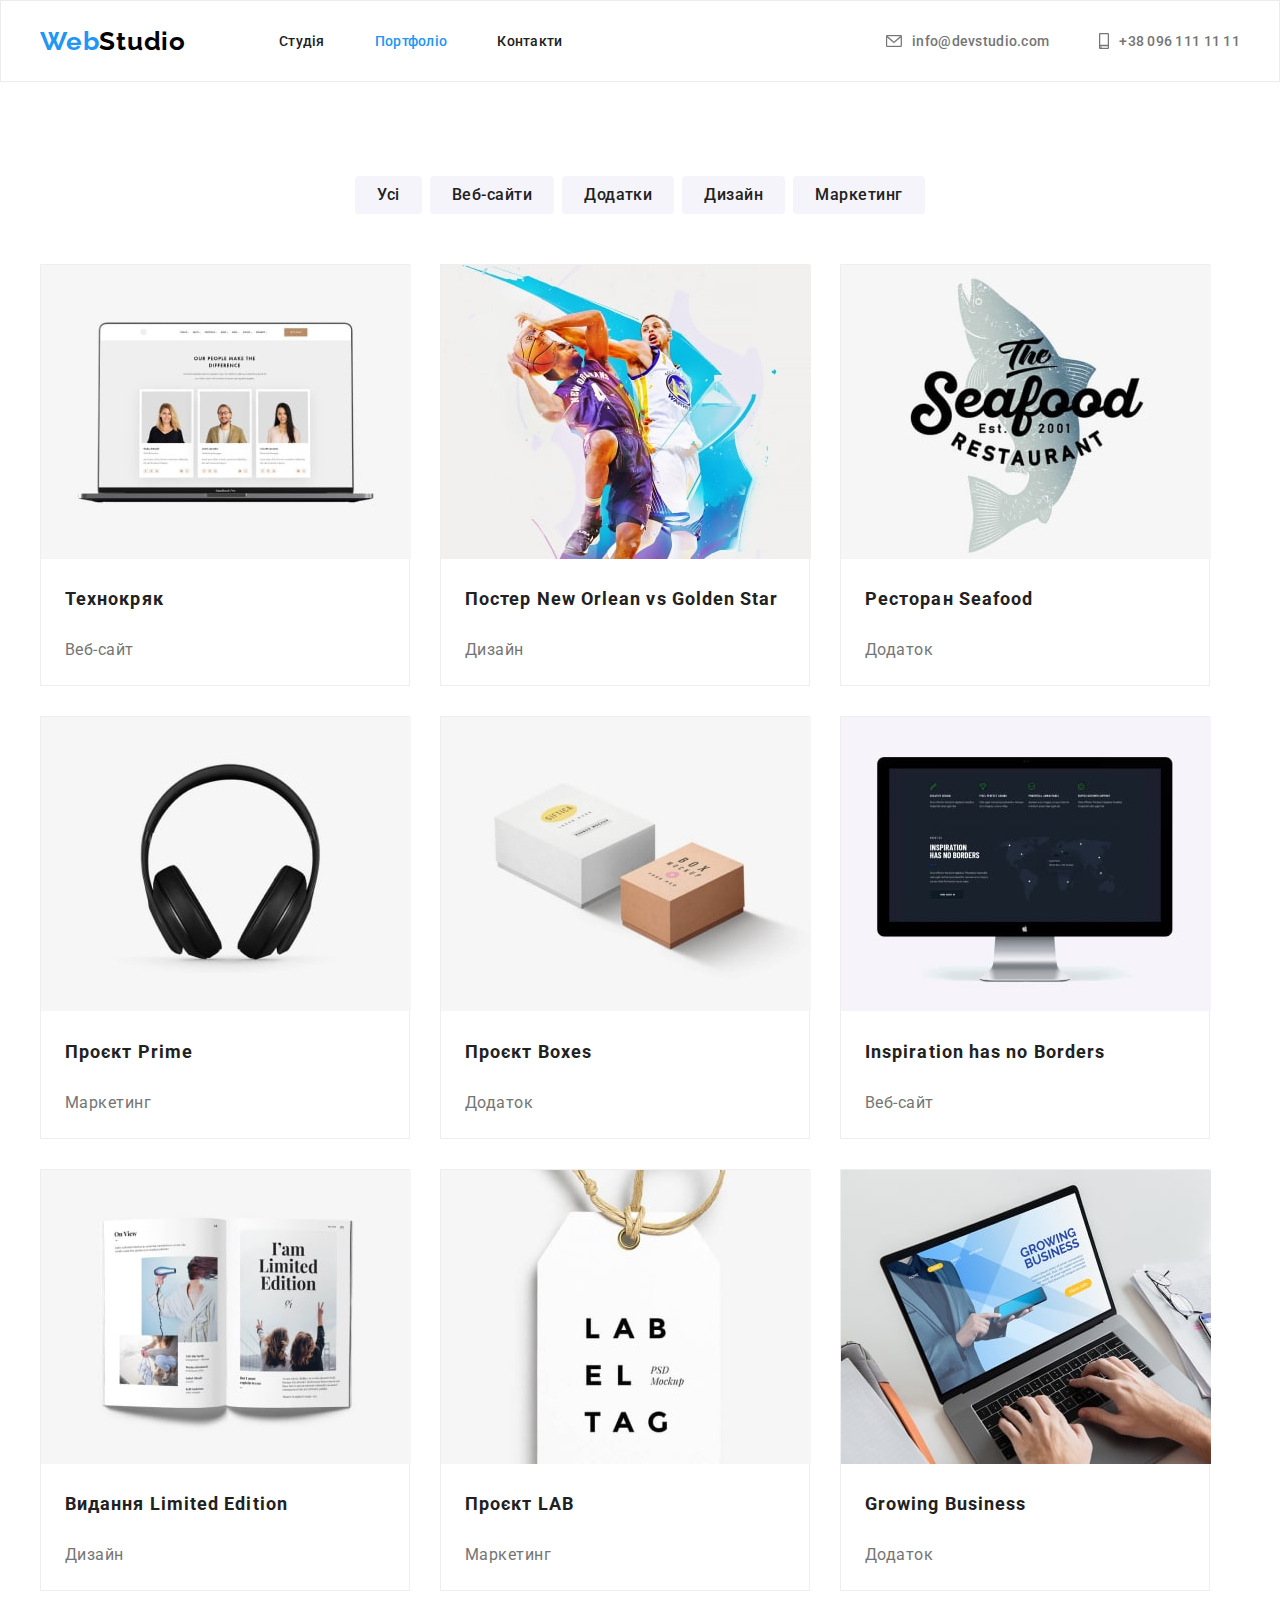
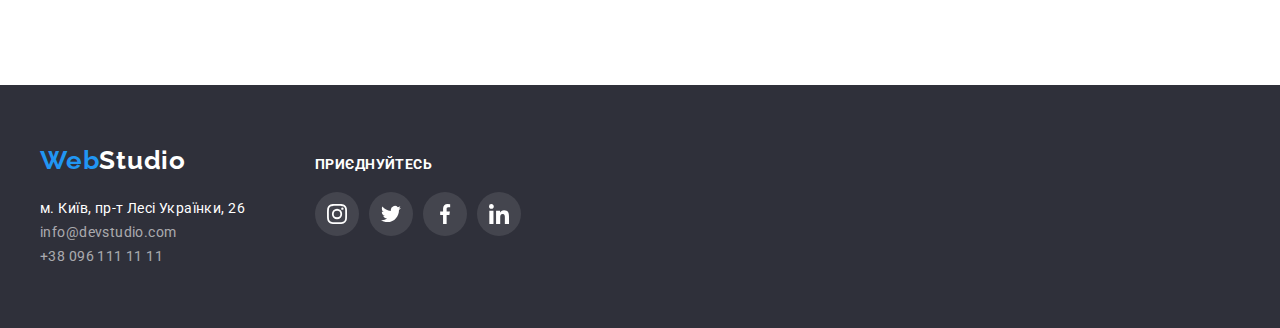
==== portfolio.html @ 84ff4e18 "html" ====
<!DOCTYPE html>
<html lang="uk">
  <head>
    <meta charset="UTF-8" />
    <meta http-equiv="X-UA-Compatible" content="IE=edge" />
    <meta name="viewport" content="width=device-width, initial-scale=1.0" />
    <title>Портфоліо</title>
    <link rel="preconnect" href="https://fonts.googleapis.com" />
    <link rel="preconnect" href="https://fonts.gstatic.com" crossorigin />
    <link
      href="https://fonts.googleapis.com/css2?family=Montserrat:wght@400;700&family=Raleway:wght@700&family=Roboto:wght@100;300;400;500;700;900&display=swap"
      rel="stylesheet"
    />
    <link
      rel="stylesheet"
      href="https://cdnjs.cloudflare.com/ajax/libs/modern-normalize/1.1.0/modern-normalize.min.css"
    />
    <link rel="stylesheet" href="./css/style.css" />
  </head>
  <body class="body">
    <header class="header">
      <div class="container main-nav">
        <a href="./index.html" class="header-logo">
          Web<span class="logo-studio">Studio</span></a
        >
        <nav class="header-nav">
          <ul class="header-nav-list">
            <li class="item">
              <a href="./index.html" class="header-list-link">Студія</a>
            </li>
            <li class="item">
              <a href="./portfolio.html" class="header-list-link current"
                >Портфоліо</a
              >
            </li>
            <li class="item">
              <a href="" class="header-list-link">Контакти</a>
            </li>
          </ul>
        </nav>
        <ul class="header-auth-nav">
          <li class="item">
            <a href="mailto:info@devstudio.com" class="header-mail-link">
              <svg width="16" height="12" class="contact-icon">
                <use href="./images/icons.svg#icon-envelope"></use>
              </svg>
              info@devstudio.com
            </a>
          </li>
          <li class="item">
            <a href="tel:+380961111111" class="header-tel-link">
              <svg width="10" height="16" class="contact-icon">
                <use href="./images/icons.svg#icon-smartphone"></use>
              </svg>
              +38 096 111 11 11
            </a>
          </li>
        </ul>
      </div>
    </header>
    <main>
      <section class="section-portfolio">
        <div class="container">
          <!-- Фільтр -->
          <h2 class="visually-hidden">Фільтр</h2>
          <ul class="filter-list">
            <li class="filter-item">
              <button class="filter-button button" type="button">Усі</button>
            </li>
            <li class="filter-item">
              <button class="filter-button button" type="button">
                Веб-сайти
              </button>
            </li>
            <li class="filter-item">
              <button class="filter-button button" type="button">
                Додатки
              </button>
            </li>
            <li class="filter-item">
              <button class="filter-button button" type="button">Дизайн</button>
            </li>
            <li class="filter-item">
              <button class="filter-button button" type="button">
                Маркетинг
              </button>
            </li>
          </ul>

          <!-- Проекти -->
          <h2 hidden class="section-title">Проекти</h2>
          <ul class="projects-list list">
            <li class="project-item item">
              <a href="">
                <img
                  src="./images/poster/tehnokry-min.jpg"
                  alt="ноутбук з веб-дезайнелами"
                  width="370"
                />
                <h3 class="project-title">Технокряк</h3>
                <p class="project-text text">Веб-сайт</p>
              </a>
            </li>
            <li class="project-item item">
              <a href="">
                <img
                  src="./images/poster/poster-min.jpg"
                  alt="постер з баскетболістами"
                  width="370"
                />
                <h3 class="project-title">Постер New Orlean vs Golden Star</h3>
                <p class="project-text text">Дизайн</p>
              </a>
            </li>
            <li class="project-item item item-t">
              <a href="">
                <img
                  src="./images/poster/seafood-min.jpg"
                  alt="логотип ресторана на фоні карася"
                  width="370"
                />
                <h3 class="project-title">Ресторан Seafood</h3>
                <p class="project-text text">Додаток</p>
              </a>
            </li>
            <li class="project-item item">
              <a href="">
                <img
                  src="./images/poster/prime-min.jpg"
                  alt="навушники"
                  width="370"
                />
                <h3 class="project-title">Проєкт Prime</h3>
                <p class="project-text text">Маркетинг</p>
              </a>
            </li>
            <li class="project-item item">
              <a href="">
                <img
                  src="./images/poster/boxes-min.jpg"
                  alt="дві коробки"
                  width="370"
                />
                <h3 class="project-title">Проєкт Boxes</h3>
                <p class="project-text text">Додаток</p>
              </a>
            </li>
            <li class="project-item item item-t">
              <a href="">
                <img
                  src="./images/poster/pc-min.jpg"
                  alt="монітор комп'ютера"
                  width="370"
                />
                <h3 class="project-title">Inspiration has no Borders</h3>
                <p class="project-text text">Веб-сайт</p>
              </a>
            </li>
            <li class="project-item item">
              <a href="">
                <img
                  src="./images/poster/limited-edition-min.jpg"
                  alt="відкритий журнал "
                  width="370"
                />
                <h3 class="project-title">Видання Limited Edition</h3>
                <p class="project-text text">Дизайн</p>
              </a>
            </li>
            <li class="project-item item">
              <a href="">
                <img
                  src="./images/poster/lab-min.jpg"
                  alt="бірка"
                  width="370"
                />
                <h3 class="project-title">Проєкт LAB</h3>
                <p class="project-text text">Маркетинг</p>
              </a>
            </li>
            <li class="project-item item item-t">
              <a href="">
                <img
                  src="./images/poster/growing-business-min.jpg"
                  alt="робота за ноутбуком"
                  width="370"
                />
                <h3 class="project-title">Growing Business</h3>
                <p class="project-text text">Додаток</p>
              </a>
            </li>
          </ul>
        </div>
      </section>
    </main>

    <!--Підвал-->
    <footer class="footer">
      <div class="container footer-container">
        <div class="footer-adress">
          <a href="/index.html" class="footer-logo">
            Web<span class="logo-studio-w">Studio</span>
          </a>
          <address>
            <p class="address text">м. Київ, пр-т Лесі Українки, 26</p>
            <a class="link-contact" href="mailto:info@devstudio.com"
              >info@devstudio.com</a
            >
            <br />
            <a class="link-contact" href="tel:+380961111111"
              >+38 096 111 11 11</a
            >
          </address>
        </div>
        <div>
          <h3 class="footer-title">ПРИЄДНУЙТЕСЬ</h3>
          <ul class="footer-social-icons">
            <li class="footer-social-item">
              <a href="" class="footer-social-link">
                <svg class="footer-social-icon" weight="20" height="20">
                  <use href="./images/icons.svg#icon-instagram"></use>
                </svg>
              </a>
            </li>
            <li class="footer-social-item">
              <a href="" class="footer-social-link">
                <svg class="footer-social-icon" weight="20" height="20">
                  <use href="./images/icons.svg#icon-twitter"></use>
                </svg>
              </a>
            </li>
            <li class="footer-social-item">
              <a href="" class="footer-social-link">
                <svg class="footer-social-icon" weight="20" height="20">
                  <use href="./images/icons.svg#icon-facebook"></use>
                </svg>
              </a>
            </li>
            <li class="footer-social-item">
              <a href="" class="footer-social-link">
                <svg class="footer-social-icon" weight="20" height="20">
                  <use href="./images/icons.svg#icon-linkedin"></use>
                </svg>
              </a>
            </li>
          </ul>
        </div>
      </div>
    </footer>
  </body>
</html>
---- css/style.css ----
/*Base*/

:root {
  --priomary-text-color: #212121;
  --secondary-text-color: #757575;

  --accent-color: #2196f3;
  --white: #ffffff;
  --background-color1: #2f303a;
}

ul {
  list-style: none;
  margin: 0px;
  padding: 0px;
}

a {
  text-decoration: none;
  color: var(--priomary-text-color);
}

.container {
  margin-left: auto;
  margin-right: auto;

  padding-left: 15px;
  padding-right: 15px;

  width: 1230px;
}

.body {
  color: var(--priomary-text-color);
  background-color: var(--white);
  font-family: "Roboto", sans-serif;
}

.text {
  margin: 0;
}
/* button */
.button:hover,
.button:focus {
  color: var(--white);
  background-color: var(--accent-color);
}

.button {
  cursor: pointer;
  border-radius: 4px;

  color: var(--priomary-text-color);
  background-color: #f5f4fa;
  border: transparent;
}
.current {
  color: var(--accent-color);
}

/* Хедер з навігацією */

.header {
  border: 1px solid #ececec;
}

.header-logo {
  font-family: "Raleway";
  font-weight: 700;
  font-size: 26px;
  line-height: calc(31 / 26);
  letter-spacing: 0.03em;

  color: var(--accent-color);
}

.logo-studio {
  color: #000000;
}

/* nav */
.main-nav {
  display: flex;
  align-items: center;
}

.header-list-link {
  display: block;
  padding-top: 32px;
  padding-bottom: 32px;

  font-weight: 500;
  font-size: 14px;
  line-height: calc(16 / 14);
  letter-spacing: 0.02em;
}

.header-list-link:hover,
.header-list-link:focus {
  color: var(--accent-color);
}
.header-nav-list {
  display: flex;
  margin-left: 93px;
}

.header-nav-list .item + .item {
  margin-left: 50px;
}

.header-auth-nav {
  display: flex;
  margin-left: auto;
}

.header-auth-nav .item + .item {
  margin-left: 50px;
}

.header-tel-link:hover,
.header-tel-link:focus {
  color: var(--accent-color);

}

.header-mail-link:hover,
.header-mail-link:focus {
  color: var(--accent-color);

}





.header-mail-link {
  display: flex;
  padding-top: 32px;
  padding-bottom: 32px;

  font-weight: 500;
  font-size: 14px;
  line-height: calc(16 / 14);
  letter-spacing: 0.02em;
  color: #757575;
  align-items: center;
}

.header-tel-link {
  display: flex;
  padding-top: 32px;
  padding-bottom: 32px;

  font-weight: 500;
  font-size: 14px;
  line-height: calc(16 / 14);
  letter-spacing: 0.02em;
  color: #757575;
  align-items: center;
}

.contact-icon {

  margin-right: 10px;
  fill: #757575;
  stroke: currentColor;
}

.contact-icon:hover {
  fill: var(--accent-color);
}

/* Герой */
.hero {
  left: -7px;
  top: 86px;

  text-align: center;
  letter-spacing: 0.06em;
  color: var(--white);
}
.overlay {
  margin-right: auto;
  margin-left: auto;
  height: 600px;
  max-width: 1600px;
  background-image: linear-gradient(
      to right,
      rgba(47, 48, 58, 0.4),
      rgba(47, 48, 58, 0.4)
    ),
    url(../images/background.jpg);
  background-repeat: no-repeat;
  background-size: cover;
  background-position: center;
  background-color: var(--background-color1);
}

.hero-title {
  margin-top: 0px;
  margin-bottom: 30px;
  margin-right: auto;
  margin-left: auto;
  padding-top: 200px;

  font-weight: 900;
  font-size: 44px;
  line-height: calc(60 / 44);
  text-transform: uppercase;
}
.hero-button {
  padding: 10px 32px;

  font-weight: 700;
  font-size: 16px;
  line-height: calc(30 / 16);
  background: var(--accent-color);
  color: var(--white);
}

/* Особливості */
.features {
  padding-top: 94px;
}

.bgc-icon {
  height: 120px;
  background: #f5f4fa;
  border-radius: 4px;
}

.features-icon {
  width: 70px;
  height: 70px;
  margin-top: 25px;
  margin-right: 100px;
  margin-bottom: 25px;
  margin-left: 100px;
}

.features-list {
  display: flex;
}

.features-list .item {
  width: 270px;
  margin-right: 30px;
}

.features-list .item:last-child {
  margin-right: 0px;
}

.features-title {
  margin: 0;
  padding-top: 30px;
  padding-bottom: 10px;

  font-weight: 700;
  font-size: 14px;
  line-height: calc(16 / 14);
  letter-spacing: 0.03em;
  text-transform: uppercase;
}

.feature-text {
  font-weight: 400;
  font-size: 14px;
  line-height: calc(24 / 14);
  letter-spacing: 0.03em;

  color: var(--secondary-text-color);
}

/*Чим ми займаємося */
.activity {
  padding-top: 118px;
}

.activity-list {
  display: flex;
  padding-bottom: 94px;
}

.activity-list .item {
  margin-right: 30px;
}

.activity-list .item:last-child {
  margin-right: 0px;
}

.section-title {
  margin: 0;
  padding-bottom: 50px;

  font-weight: 700;
  font-size: 36px;
  line-height: calc(42 / 36);
  text-align: center;
  letter-spacing: 0.03em;
}

/* Наша команда */

.team {
  padding-top: 94px;
  padding-bottom: 94px;
  background: #f5f4fa;
}

.team-list {
  display: flex;
}

.title-team {
  padding-bottom: 50px;
}

.team-list .card {
  margin-right: 30px;
}

.team-list .card:last-child {
  margin-right: 0px;
}

.team-list .social-icons {
  display: flex;
  justify-content: center;
  margin-top: 16px;
  margin-bottom: 30px;
}

.team-list .social-icon {
  fill: #afb1b8;
}

.team-list .social-link:hover .social-icon {
  fill: #ffffff;
}

.team-list .social-link {
  width: 100%;
  height: 100%;
  display: flex;
  align-items: center;
  justify-content: center;
  border-radius: 50%;
  background-color: #ffffff;
}

.team-list .social-item {
  width: 44px;
  height: 44px;

  margin-right: 10px;
}

.team-list .social-link:hover,
.team-list .social-link:focus {
  background-color: var(--accent-color);
}

.team-list .social-item:last-child {
  margin-right: 0;
}

.name-img {
  padding-bottom: 30px;
}

.name {
  padding-bottom: 10px;

  font-weight: 500;
  font-size: 16px;
  line-height: calc(19 / 16);
  text-align: center;
  letter-spacing: 0.03em;
}

.profession {
  font-weight: 400;
  font-size: 16px;
  line-height: calc(19 / 16);
  text-align: center;
  letter-spacing: 0.03em;

  color: var(--secondary-text-color);
}

.card {
  background: #ffffff;
  box-shadow: 0px 1px 3px rgba(0, 0, 0, 0.12), 0px 1px 1px rgba(0, 0, 0, 0.14),
    0px 2px 1px rgba(0, 0, 0, 0.2);
  border-radius: 0px 0px 4px 4px;
}

/* Постійні клієнти */

.clients {
  padding-top: 98px;
  padding-bottom: 94px;
}
.clients-title {
  padding-bottom: 0;
}

.clients-list {
  display: flex;
  justify-content: center;
  margin-top: 50px;
}

.client-item {
  width: 170px;
  height: 92px;
  margin-right: 30px;
  border: 1px solid #afb1b8;
  border-radius: 4px;
}

.clients-list .client-link {
  width: 100%;
  height: 100%;
  display: flex;
  align-items: center;
  justify-content: center;
}

.client-item:last-child {
  margin-right: 0;
}

.client-icon {
  fill: #afb1b8;
}

.client-item:hover,
.client-item:focus {
  border: 1px solid #2196f3;
}

.client-link:hover .client-icon,
.client-link:focus .client-icon {
  fill: var(--accent-color);
}

/* footer */
.footer {
  display: flex;
  padding-bottom: 60px;
  background-color: var(--background-color1);
}
.footer-container {
  display: flex;
  align-items: baseline;
}

.footer-adress {
  margin-right: 70px;
}

.footer-logo {
  display: block;
  padding-top: 60px;
  font-family: "Raleway";
  font-weight: 700;
  font-size: 26px;
  line-height: calc(31 / 26);
  letter-spacing: 0.03em;
  color: var(--accent-color);
}

.logo-studio-w {
  color: var(--white);
}
.address {
  font-weight: 400;
  font-size: 14px;
  line-height: calc(24 / 14);
  letter-spacing: 0.03em;
  color: var(--white);
}
.link-contact {
  padding-top: 9px;
  font-weight: 400;
  font-size: 14px;
  line-height: calc(24 / 14);
  letter-spacing: 0.03em;
  color: rgba(255, 255, 255, 0.6);
}
.link-contact:focus,
.link-contact:hover {
  color: var(--accent-color);
}
address {
  padding-top: 20px;
  font-style: normal;
}

.footer-social-icons {
  display: flex;
  justify-content: center;
  margin-top: 20px;
}

.footer-social-item {
  width: 44px;
  height: 44px;
  background-color: rgba(255, 255, 255, 0.1);
  margin-right: 10px;
  border-radius: 50%;
}

.footer-social-item:last-child {
  margin-right: 0;
}

.footer-social-link {
  width: 100%;
  height: 100%;
  display: flex;
  align-items: center;
  justify-content: center;
  border-radius: 50%;
}

.footer-social-icon {
  fill: var(--white);
}

.footer-social-link:hover,
.footer-social-link:focus {
  background-color: var(--accent-color);
}

.footer-title {
  font-weight: 700;
  font-size: 14px;
  line-height: calc(16 / 14);
  letter-spacing: 0.03em;
  text-transform: uppercase;
  color: var(--white);
}

/* Портфоліо */
.visually-hidden {
  position: absolute;
  width: 1px;
  height: 1px;
  margin: -1px;
  border: 0;
  padding: 0;
  white-space: nowrap;
  clip-path: inset(100%);
  clip: rect(0 0 0 0);
  overflow: hidden;
}

.filter-button {
  padding: 6px 22px;

  font-weight: 500;
  font-size: 16px;
  line-height: calc(26 / 16);
  letter-spacing: 0.03em;
}

.filter-list .filter-item + .filter-item {
  margin-left: 8px;
}

.filter-button:hover,
.filter-button:focus {
  box-shadow: 0px 3px 1px rgba(0, 0, 0, 0.1), 0px 1px 2px rgba(0, 0, 0, 0.08),
    0px 2px 2px rgba(0, 0, 0, 0.12);
  border-radius: 4px;
}

.filter-list {
  display: flex;
  justify-content: center;
  padding-top: 94px;
}

/* Проекти */
.project-title {
  padding-left: 24px;
  font-weight: 700;
  font-size: 18px;
  line-height: calc(36 / 18);
  letter-spacing: 0.06em;
  color: var(--priomary-text-color);
}

.project-item:nth-last-child(3n) {
  margin-right: 0;
}

.project-item:hover {
  box-shadow: 0px 1px 1px rgba(0, 0, 0, 0.12), 0px 4px 4px rgba(0, 0, 0, 0.06),
    1px 4px 6px rgba(0, 0, 0, 0.16);
 
}

.project-text {
  padding-bottom: 20px;
  padding-left: 24px;
  font-weight: 400;
  font-size: 16px;
  line-height: calc(30 / 16);
  letter-spacing: 0.03em;
  color: var(--secondary-text-color);
}

.link-portfolio {
  color: var(--accent-color);
}

.projects-list {
  display: flex;
  flex-wrap: wrap;
  padding-top: 50px;
  padding-bottom: 94px;
  padding-right: auto;
}

.projects-list .item {
  width: 370px;
  margin-right: 30px;
  margin-bottom: 30px;
}

.projects-list li:nth-child(3n) {
  margin-right: 0;
}

.project-item:nth-last-child(-n + 3) {
  margin-bottom: 0;
}

.project-item {
  border: 1px solid #eeeeee;
}
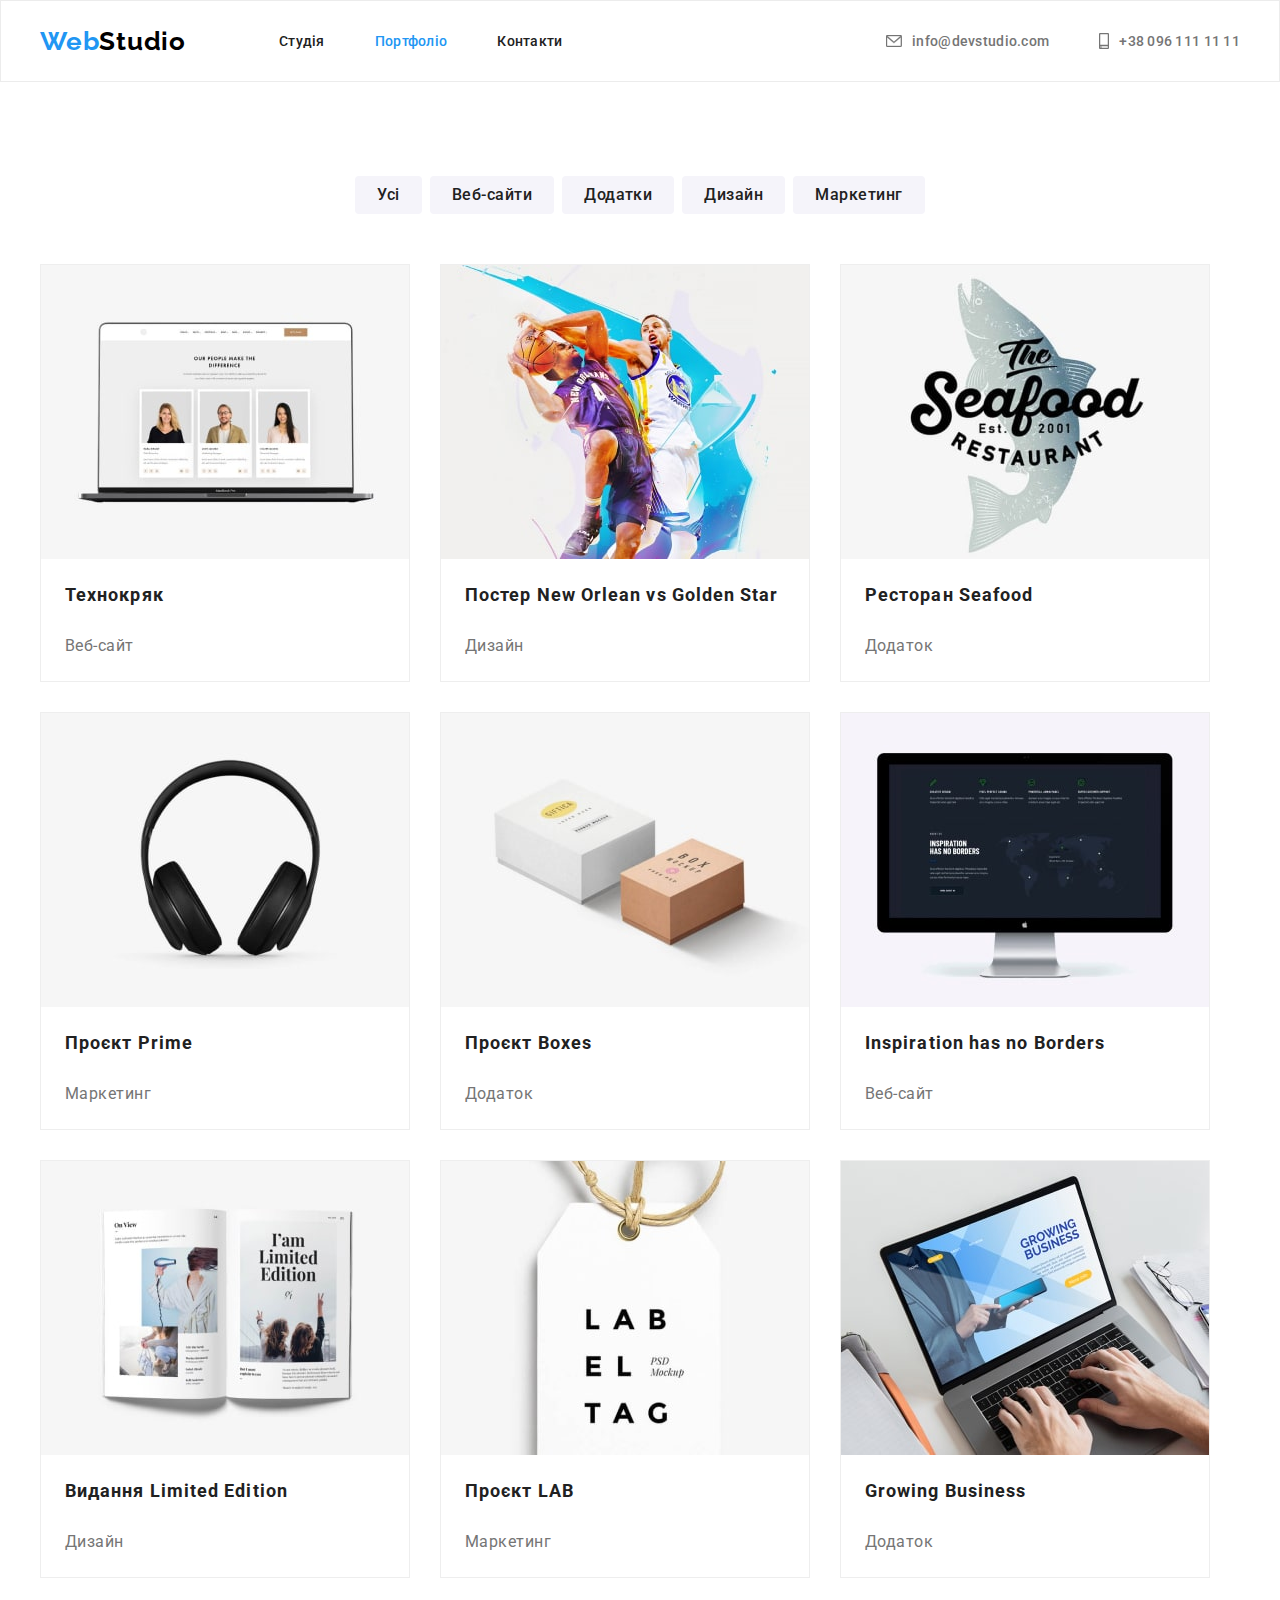
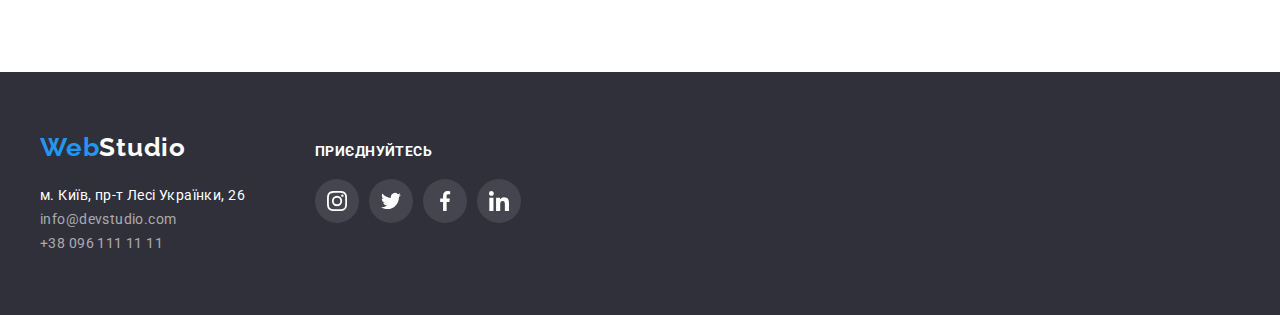
==== commit 1b76ea0f: "Update portfolio.html" ====
--- a/portfolio.html
+++ b/portfolio.html
@@ -92,99 +92,164 @@
           <ul class="projects-list list">
             <li class="project-item item">
               <a href="">
-                <img
-                  src="./images/poster/tehnokry-min.jpg"
-                  alt="ноутбук з веб-дезайнелами"
-                  width="370"
-                />
+                <div class="img-wrapper">
+                  <img
+                    src="./images/poster/tehnokry-min.jpg"
+                    alt="ноутбук з веб-дезайнелами"
+                    width="370"
+                  />
+                  <div class="project-desctiption">
+                    Ресурс пропонує комплексні пропозиції з різним рівнем
+                    функціоналу та сервісів. Все це дозволить відвідувачу
+                    отримати вичерпні відомості про компанію чи приватну особу.
+                  </div>
+                </div>
                 <h3 class="project-title">Технокряк</h3>
                 <p class="project-text text">Веб-сайт</p>
               </a>
             </li>
             <li class="project-item item">
               <a href="">
-                <img
-                  src="./images/poster/poster-min.jpg"
-                  alt="постер з баскетболістами"
-                  width="370"
-                />
+                <div class="img-wrapper">
+                  <img
+                    src="./images/poster/poster-min.jpg"
+                    alt="постер з баскетболістами"
+                    width="370"
+                  />
+                  <div class="project-desctiption">
+                    Ресурс пропонує комплексні пропозиції з різним рівнем
+                    функціоналу та сервісів. Все це дозволить відвідувачу
+                    отримати вичерпні відомості про компанію чи приватну особу.
+                  </div>
+                </div>
                 <h3 class="project-title">Постер New Orlean vs Golden Star</h3>
                 <p class="project-text text">Дизайн</p>
               </a>
             </li>
-            <li class="project-item item item-t">
-              <a href="">
-                <img
-                  src="./images/poster/seafood-min.jpg"
-                  alt="логотип ресторана на фоні карася"
-                  width="370"
-                />
+            <li class="project-item item">
+              <a href="">
+                <div class="img-wrapper">
+                  <img
+                    src="./images/poster/seafood-min.jpg"
+                    alt="логотип ресторана на фоні карася"
+                    width="370"
+                  />
+                  <div class="project-desctiption">
+                    Ресурс пропонує комплексні пропозиції з різним рівнем
+                    функціоналу та сервісів. Все це дозволить відвідувачу
+                    отримати вичерпні відомості про компанію чи приватну особу.
+                  </div>
+                </div>
+
                 <h3 class="project-title">Ресторан Seafood</h3>
                 <p class="project-text text">Додаток</p>
               </a>
             </li>
             <li class="project-item item">
               <a href="">
-                <img
-                  src="./images/poster/prime-min.jpg"
-                  alt="навушники"
-                  width="370"
-                />
+                <div class="img-wrapper">
+                  <img
+                    src="./images/poster/prime-min.jpg"
+                    alt="навушники"
+                    width="370"
+                  />
+                  <div class="project-desctiption">
+                    Ресурс пропонує комплексні пропозиції з різним рівнем
+                    функціоналу та сервісів. Все це дозволить відвідувачу
+                    отримати вичерпні відомості про компанію чи приватну особу.
+                  </div>
+                </div>
                 <h3 class="project-title">Проєкт Prime</h3>
                 <p class="project-text text">Маркетинг</p>
               </a>
             </li>
             <li class="project-item item">
               <a href="">
-                <img
-                  src="./images/poster/boxes-min.jpg"
-                  alt="дві коробки"
-                  width="370"
-                />
+                <div class="img-wrapper">
+                  <img
+                    src="./images/poster/boxes-min.jpg"
+                    alt="дві коробки"
+                    width="370"
+                  />
+                  <div class="project-desctiption">
+                    Ресурс пропонує комплексні пропозиції з різним рівнем
+                    функціоналу та сервісів. Все це дозволить відвідувачу
+                    отримати вичерпні відомості про компанію чи приватну особу.
+                  </div>
+                </div>
+
                 <h3 class="project-title">Проєкт Boxes</h3>
                 <p class="project-text text">Додаток</p>
               </a>
             </li>
             <li class="project-item item item-t">
               <a href="">
-                <img
-                  src="./images/poster/pc-min.jpg"
-                  alt="монітор комп'ютера"
-                  width="370"
-                />
+                <div class="img-wrapper">
+                  <img
+                    src="./images/poster/pc-min.jpg"
+                    alt="монітор комп'ютера"
+                    width="370"
+                  />
+                  <div class="project-desctiption">
+                    Ресурс пропонує комплексні пропозиції з різним рівнем
+                    функціоналу та сервісів. Все це дозволить відвідувачу
+                    отримати вичерпні відомості про компанію чи приватну особу.
+                  </div>
+                </div>
                 <h3 class="project-title">Inspiration has no Borders</h3>
                 <p class="project-text text">Веб-сайт</p>
               </a>
             </li>
             <li class="project-item item">
               <a href="">
-                <img
-                  src="./images/poster/limited-edition-min.jpg"
-                  alt="відкритий журнал "
-                  width="370"
-                />
+                <div class="img-wrapper">
+                  <img
+                    src="./images/poster/limited-edition-min.jpg"
+                    alt="відкритий журнал "
+                    width="370"
+                  />
+                  <div class="project-desctiption">
+                    Ресурс пропонує комплексні пропозиції з різним рівнем
+                    функціоналу та сервісів. Все це дозволить відвідувачу
+                    отримати вичерпні відомості про компанію чи приватну особу.
+                  </div>
+                </div>
                 <h3 class="project-title">Видання Limited Edition</h3>
                 <p class="project-text text">Дизайн</p>
               </a>
             </li>
             <li class="project-item item">
               <a href="">
-                <img
-                  src="./images/poster/lab-min.jpg"
-                  alt="бірка"
-                  width="370"
-                />
+                <div class="img-wrapper">
+                  <img
+                    src="./images/poster/lab-min.jpg"
+                    alt="бірка"
+                    width="370"
+                  />
+                  <div class="project-desctiption">
+                    Ресурс пропонує комплексні пропозиції з різним рівнем
+                    функціоналу та сервісів. Все це дозволить відвідувачу
+                    отримати вичерпні відомості про компанію чи приватну особу.
+                  </div>
+                </div>
                 <h3 class="project-title">Проєкт LAB</h3>
                 <p class="project-text text">Маркетинг</p>
               </a>
             </li>
             <li class="project-item item item-t">
               <a href="">
-                <img
-                  src="./images/poster/growing-business-min.jpg"
-                  alt="робота за ноутбуком"
-                  width="370"
-                />
+                <div class="img-wrapper">
+                  <img
+                    src="./images/poster/growing-business-min.jpg"
+                    alt="робота за ноутбуком"
+                    width="370"
+                  />
+                  <div class="project-desctiption">
+                    Ресурс пропонує комплексні пропозиції з різним рівнем
+                    функціоналу та сервісів. Все це дозволить відвідувачу
+                    отримати вичерпні відомості про компанію чи приватну особу.
+                  </div>
+                </div>
                 <h3 class="project-title">Growing Business</h3>
                 <p class="project-text text">Додаток</p>
               </a>
--- a/css/style.css
+++ b/css/style.css
@@ -53,7 +53,10 @@
   color: var(--priomary-text-color);
   background-color: #f5f4fa;
   border: transparent;
-}
+
+  transition: 250ms cubic-bezier(0.4, 0, 0.2, 1);
+}
+
 .current {
   color: var(--accent-color);
 }
@@ -93,6 +96,8 @@
   font-size: 14px;
   line-height: calc(16 / 14);
   letter-spacing: 0.02em;
+
+  transition: 250ms cubic-bezier(0.4, 0, 0.2, 1);
 }
 
 .header-list-link:hover,
@@ -120,18 +125,12 @@
 .header-tel-link:hover,
 .header-tel-link:focus {
   color: var(--accent-color);
-
 }
 
 .header-mail-link:hover,
 .header-mail-link:focus {
   color: var(--accent-color);
-
-}
-
-
-
-
+}
 
 .header-mail-link {
   display: flex;
@@ -144,6 +143,8 @@
   letter-spacing: 0.02em;
   color: #757575;
   align-items: center;
+
+  transition: 250ms cubic-bezier(0.4, 0, 0.2, 1);
 }
 
 .header-tel-link {
@@ -157,10 +158,11 @@
   letter-spacing: 0.02em;
   color: #757575;
   align-items: center;
+
+  transition: 250ms cubic-bezier(0.4, 0, 0.2, 1);
 }
 
 .contact-icon {
-
   margin-right: 10px;
   fill: #757575;
   stroke: currentColor;
@@ -279,7 +281,10 @@
 
 .activity-list {
   display: flex;
-  padding-bottom: 94px;
+  padding-bottom: 24px;
+}
+.activity-list img {
+  display: block;
 }
 
 .activity-list .item {
@@ -301,6 +306,25 @@
   letter-spacing: 0.03em;
 }
 
+.activity-desctiption {
+  font-family: "Roboto";
+  font-style: normal;
+  font-weight: 700;
+  font-size: 14px;
+  line-height: 16px;
+  text-align: center;
+  letter-spacing: 0.03em;
+  text-transform: uppercase;
+
+  color: #ffffff;
+  background: rgba(47, 48, 58, 0.8);
+  height: 70px;
+
+  display: flex;
+  align-items: center;
+  justify-content: center;
+  transform: translateY(-100%);
+}
 /* Наша команда */
 
 .team {
@@ -334,6 +358,8 @@
 
 .team-list .social-icon {
   fill: #afb1b8;
+
+  transition: 250ms cubic-bezier(0.4, 0, 0.2, 1);
 }
 
 .team-list .social-link:hover .social-icon {
@@ -348,6 +374,8 @@
   justify-content: center;
   border-radius: 50%;
   background-color: #ffffff;
+
+  transition: 250ms cubic-bezier(0.4, 0, 0.2, 1);
 }
 
 .team-list .social-item {
@@ -435,6 +463,8 @@
 
 .client-icon {
   fill: #afb1b8;
+
+  transition: 250ms cubic-bezier(0.4, 0, 0.2, 1);
 }
 
 .client-item:hover,
@@ -490,6 +520,8 @@
   line-height: calc(24 / 14);
   letter-spacing: 0.03em;
   color: rgba(255, 255, 255, 0.6);
+
+  transition: 250ms cubic-bezier(0.4, 0, 0.2, 1);
 }
 .link-contact:focus,
 .link-contact:hover {
@@ -525,6 +557,8 @@
   align-items: center;
   justify-content: center;
   border-radius: 50%;
+
+  transition: 250ms cubic-bezier(0.4, 0, 0.2, 1);
 }
 
 .footer-social-icon {
@@ -602,7 +636,6 @@
 .project-item:hover {
   box-shadow: 0px 1px 1px rgba(0, 0, 0, 0.12), 0px 4px 4px rgba(0, 0, 0, 0.06),
     1px 4px 6px rgba(0, 0, 0, 0.16);
- 
 }
 
 .project-text {
@@ -633,6 +666,10 @@
   margin-bottom: 30px;
 }
 
+.projects-list img {
+  display: block;
+}
+
 .projects-list li:nth-child(3n) {
   margin-right: 0;
 }
@@ -643,4 +680,83 @@
 
 .project-item {
   border: 1px solid #eeeeee;
-}
+  transition: 250ms cubic-bezier(0.4, 0, 0.2, 1);
+}
+
+.project-desctiption {
+  position: absolute;
+  bottom: 0;
+  top: 0;
+  left: 0;
+  right: 0;
+  background: rgba(33, 150, 243, 0.9);
+  color: #ffffff;
+  display: flex;
+  justify-content: center;
+  align-items: center;
+  padding: 24px;
+
+  font-family: "Roboto";
+  font-style: normal;
+  font-weight: 400;
+  font-size: 18px;
+  line-height: 28px;
+  letter-spacing: 0.03em;
+  transform: translateY(100%);
+  opacity: 0;
+}
+
+.projects-list .item:hover .project-desctiption {
+  transform: translateY(0);
+  transition: 250ms cubic-bezier(0.4, 0, 0.2, 1);
+  opacity: 1;
+}
+
+.projects-list .img-wrapper {
+  position: relative;
+  overflow: hidden;
+}
+
+/* Modal */
+
+.modal-backdrop {
+  position: fixed;
+  top: 0;
+  right: 0;
+  bottom: 0;
+  left: 0;
+  background: rgba(0, 0, 0, 0.2);
+}
+
+/* .modal-backdrop.is-hidden .modal {
+  transform: rotate(-180deg);
+} */
+
+.modal {
+  position: absolute;
+  width: 528px;
+  height: 581px;
+  left: 50%;
+  top: 50%;
+  transform: translate(-50%,-50%) rotate(0);
+  transition: transform 500ms;
+
+  background: #ffffff;
+  box-shadow: 0px 1px 3px rgba(0, 0, 0, 0.12), 0px 1px 1px rgba(0, 0, 0, 0.14),
+    0px 2px 1px rgba(0, 0, 0, 0.2);
+  border-radius: 4px;
+}
+
+.modal .close-sing {
+  position: absolute;
+  display: flex;
+  justify-content: center;
+  cursor: pointer;
+  align-items: center;
+  top: 10px;
+  right: 10px;
+  width: 30px;
+  height: 30px;
+  border: 1px solid rgba(0, 0, 0, 0.1);
+  border-radius: 50%;
+}